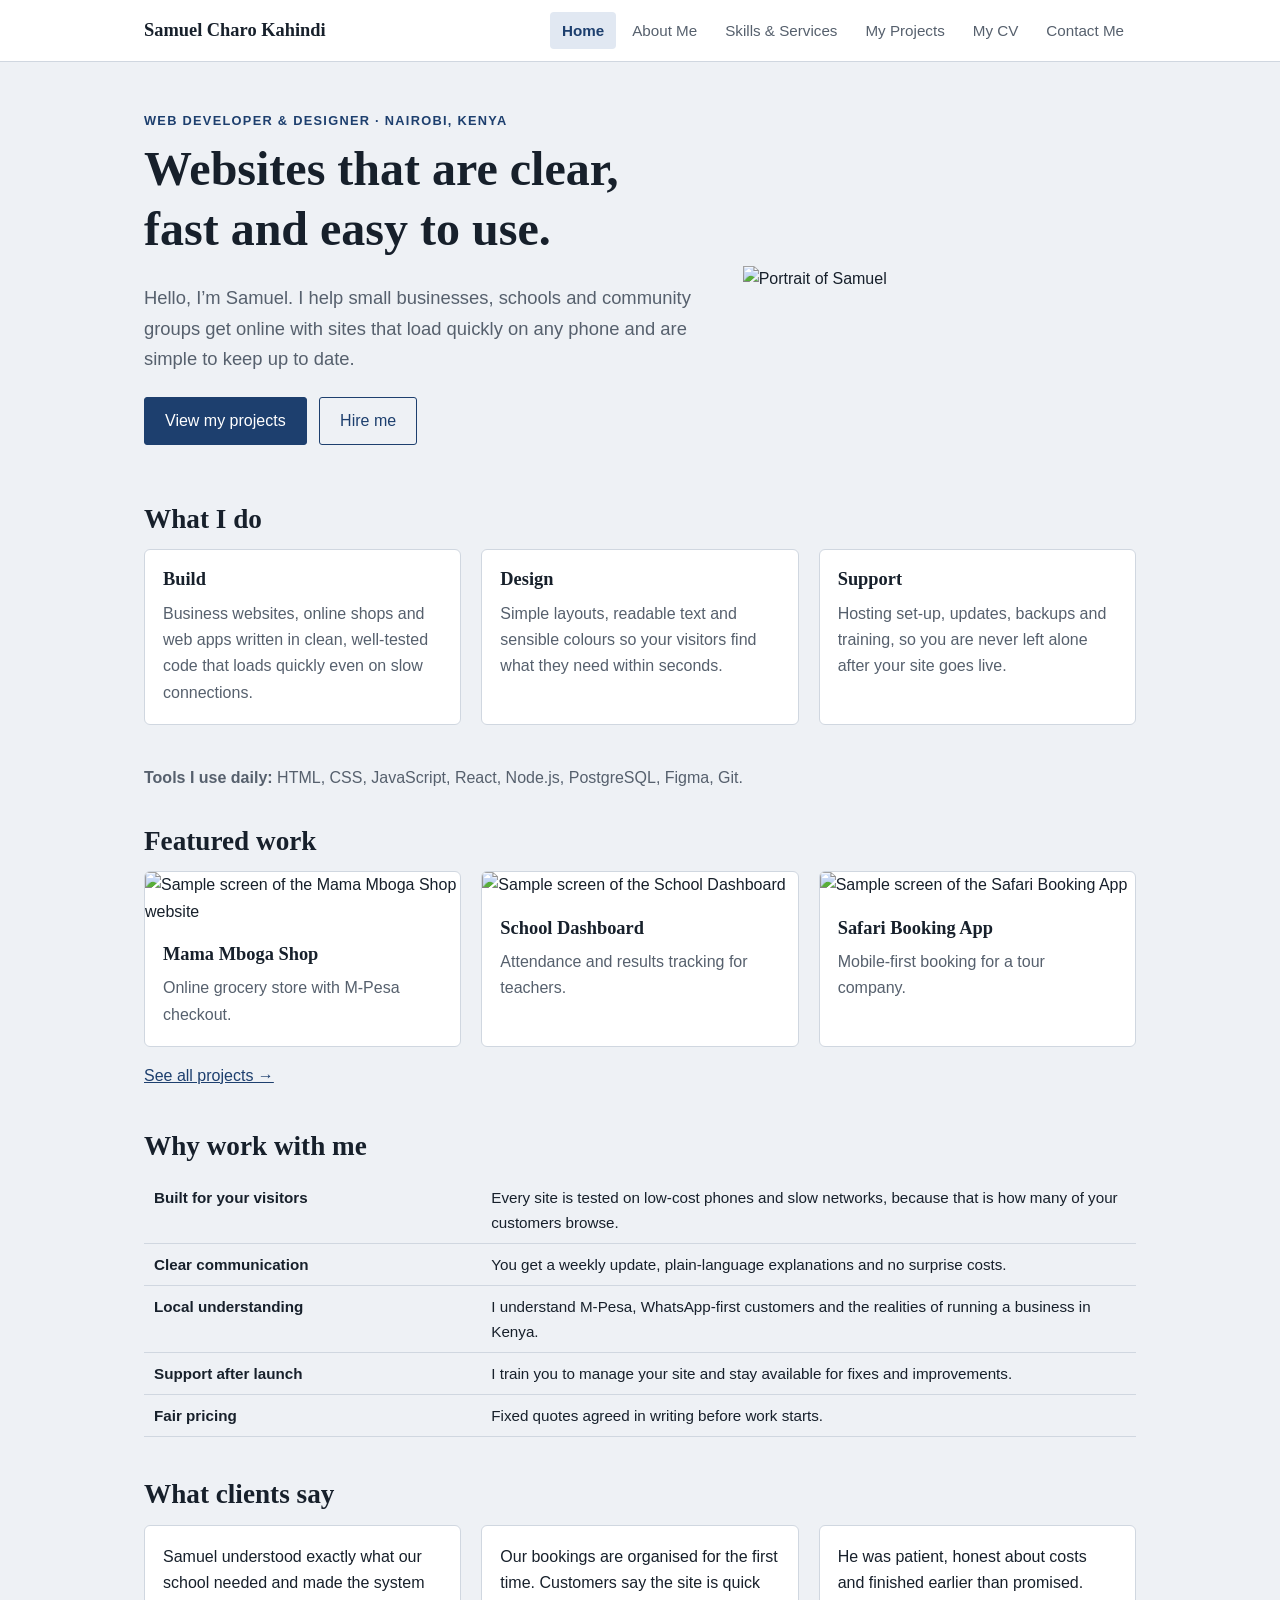
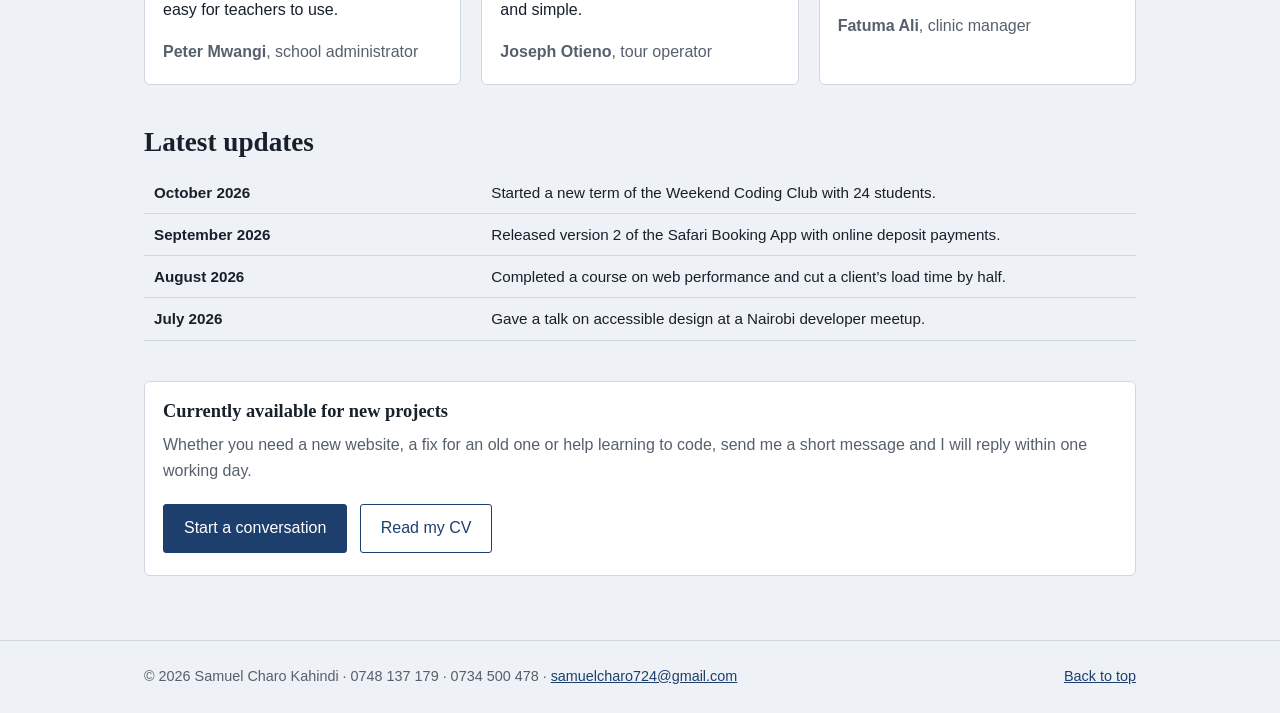
==== index.html @ 8880ac86 "Add files via upload" ====
<!DOCTYPE html>
<html lang="en">

<head>
    <meta charset="utf-8">
    <meta name="viewport" content="width=device-width, initial-scale=1">

    <title>Home – Samuel Charo Kahindi</title>

    <meta
        name="description"
        content="Portfolio of Samuel Charo Kahindi, a web developer and designer in Nairobi, Kenya."
    >

    <meta name="theme-color" content="#1d3f6e">

    <link
        rel="icon"
        href="data:image/svg+xml,%3Csvg xmlns=%27http://www.w3.org/2000/svg%27 viewBox=%270 0 100 100%27%3E%3Crect width=%27100%27 height=%27100%27 rx=%2716%27 fill=%27%231d3f6e%27/%3E%3Ctext x=%2750%27 y=%2766%27 font-size=%2750%27 text-anchor=%27middle%27 fill=%27white%27 font-family=%27Georgia%27%3ESK%3C/text%3E%3C/svg%3E"
    >

    <link rel="stylesheet" href="style.css">
</head>

<body>

    <!-- ==================== HEADER AND NAVIGATION ==================== -->

    <header>
        <div class="wrap">

            <a class="brand" href="index.html">
                Samuel Charo Kahindi
            </a>

            <nav id="nav">
                <a href="index.html" aria-current="page">Home</a>
                <a href="about.html">About Me</a>
                <a href="skills.html">Skills &amp; Services</a>
                <a href="projects.html">My Projects</a>
                <a href="cv.html">My CV</a>
                <a href="contact.html">Contact Me</a>
            </nav>

        </div>
    </header>

    <!-- ==================== MAIN CONTENT ==================== -->

    <main>
        <div class="page">
            <div class="wrap">

                <!-- HERO SECTION -->

                <section class="hero">

                    <div>
                        <p class="eyebrow">
                            Web developer &amp; designer · Nairobi, Kenya
                        </p>

                        <h1>
                            Websites that are clear, fast and easy to use.
                        </h1>

                        <p class="lead">
                            Hello, I’m Samuel. I help small businesses, schools
                            and community groups get online with sites that load
                            quickly on any phone and are simple to keep up to date.
                        </p>

                        <a class="btn" href="projects.html">
                            View my projects
                        </a>

                        <a class="btn alt" href="contact.html">
                            Hire me
                        </a>
                    </div>

                    <img
                        src="images/samuel-portrait.png"
                        alt="Portrait of Samuel"
                    >

                </section>
<br><br>                  

                <!-- SERVICES SECTION -->

                <section>
                    <h2>What I do</h2>

                    <div class="grid" style="margin-bottom: 40px;">

                        <div class="card">
                            <div class="body">
                                <h3>Build</h3>

                                <p class="muted">
                                    Business websites, online shops and web apps
                                    written in clean, well-tested code that loads
                                    quickly even on slow connections.
                                </p>
                            </div>
                        </div>

                        <div class="card">
                            <div class="body">
                                <h3>Design</h3>

                                <p class="muted">
                                    Simple layouts, readable text and sensible
                                    colours so your visitors find what they need
                                    within seconds.
                                </p>
                            </div>
                        </div>

                        <div class="card">
                            <div class="body">
                                <h3>Support</h3>

                                <p class="muted">
                                    Hosting set-up, updates, backups and training,
                                    so you are never left alone after your site
                                    goes live.
                                </p>
                            </div>
                        </div>

                    </div>

                    <p class="muted">
                        <b>Tools I use daily:</b>
                        HTML, CSS, JavaScript, React, Node.js,
                        PostgreSQL, Figma, Git.
                    </p>
                </section>

                <!-- FEATURED PROJECTS SECTION -->

                <section>
                    <h2 style="margin-top: 32px;">Featured work</h2>

                    <div class="grid">

                        <div class="card">
                            <img
                                src="images/project-1-shop.svg"
                                alt="Sample screen of the Mama Mboga Shop website"
                            >

                            <div class="body">
                                <h3>Mama Mboga Shop</h3>

                                <p class="muted">
                                    Online grocery store with M-Pesa checkout.
                                </p>
                            </div>
                        </div>

                        <div class="card">
                            <img
                                src="images/project-2-dashboard.svg"
                                alt="Sample screen of the School Dashboard"
                            >

                            <div class="body">
                                <h3>School Dashboard</h3>

                                <p class="muted">
                                    Attendance and results tracking for teachers.
                                </p>
                            </div>
                        </div>

                        <div class="card">
                            <img
                                src="images/project-3-booking.svg"
                                alt="Sample screen of the Safari Booking App"
                            >

                            <div class="body">
                                <h3>Safari Booking App</h3>

                                <p class="muted">
                                    Mobile-first booking for a tour company.
                                </p>
                            </div>
                        </div>

                    </div>

                    <p style="margin-top: 16px;">
                        <a href="projects.html">See all projects →</a>
                    </p>
                </section>

                <!-- WHY WORK WITH ME SECTION -->

                <section>
                    <h2 style="margin-top: 40px;">Why work with me</h2>

                    <table>
                        <tr>
                            <th>Built for your visitors</th>
                            <td>
                                Every site is tested on low-cost phones and slow
                                networks, because that is how many of your
                                customers browse.
                            </td>
                        </tr>

                        <tr>
                            <th>Clear communication</th>
                            <td>
                                You get a weekly update, plain-language
                                explanations and no surprise costs.
                            </td>
                        </tr>

                        <tr>
                            <th>Local understanding</th>
                            <td>
                                I understand M-Pesa, WhatsApp-first customers and
                                the realities of running a business in Kenya.
                            </td>
                        </tr>

                        <tr>
                            <th>Support after launch</th>
                            <td>
                                I train you to manage your site and stay
                                available for fixes and improvements.
                            </td>
                        </tr>

                        <tr>
                            <th>Fair pricing</th>
                            <td>
                                Fixed quotes agreed in writing before work starts.
                            </td>
                        </tr>
                    </table>
                </section>

                <!-- TESTIMONIALS SECTION -->

                <section>
                    <h2 style="margin-top: 40px;">What clients say</h2>

                    <div class="grid">

                        <div class="card">
                            <div class="body">
                                <p>
                                    Samuel understood exactly what our school
                                    needed and made the system easy for teachers
                                    to use.
                                </p>

                                <p class="muted">
                                    <b>Peter Mwangi</b>,
                                    school administrator
                                </p>
                            </div>
                        </div>

                        <div class="card">
                            <div class="body">
                                <p>
                                    Our bookings are organised for the first
                                    time. Customers say the site is quick and
                                    simple.
                                </p>

                                <p class="muted">
                                    <b>Joseph Otieno</b>,
                                    tour operator
                                </p>
                            </div>
                        </div>

                        <div class="card">
                            <div class="body">
                                <p>
                                    He was patient, honest about costs and
                                    finished earlier than promised.
                                </p>

                                <p class="muted">
                                    <b>Fatuma Ali</b>,
                                    clinic manager
                                </p>
                            </div>
                        </div>

                    </div>
                </section>

                <!-- LATEST UPDATES SECTION -->

                <section>
                    <h2 style="margin-top: 40px;">Latest updates</h2>

                    <table>
                        <tr>
                            <th>October 2026</th>
                            <td>
                                Started a new term of the Weekend Coding Club
                                with 24 students.
                            </td>
                        </tr>

                        <tr>
                            <th>September 2026</th>
                            <td>
                                Released version 2 of the Safari Booking App
                                with online deposit payments.
                            </td>
                        </tr>

                        <tr>
                            <th>August 2026</th>
                            <td>
                                Completed a course on web performance and cut
                                a client’s load time by half.
                            </td>
                        </tr>

                        <tr>
                            <th>July 2026</th>
                            <td>
                                Gave a talk on accessible design at a Nairobi
                                developer meetup.
                            </td>
                        </tr>
                    </table>
                </section>

                <!-- CONTACT CALL-TO-ACTION SECTION -->

                <section class="card" style="margin-top: 40px;">
                    <div class="body">

                        <h3>Currently available for new projects</h3>

                        <p class="muted">
                            Whether you need a new website, a fix for an old one
                            or help learning to code, send me a short message
                            and I will reply within one working day.
                        </p>

                        <a class="btn" href="contact.html">
                            Start a conversation
                        </a>

                        <a class="btn alt" href="cv.html">
                            Read my CV
                        </a>

                    </div>
                </section>

            </div>
        </div>
    </main>

    <!-- ==================== FOOTER ==================== -->

    <footer>
        <div class="wrap">

            <span>
                © 2026 Samuel Charo Kahindi ·
                0748 137 179 ·
                0734 500 478 ·
                <a href="mailto:samuelcharo724@gmail.com">
                    samuelcharo724@gmail.com
                </a>
            </span>

            <span>
                <a href="#">Back to top</a>
            </span>

        </div>
    </footer>

</body>
</html>
---- style.css ----
/* =========================================================
   1. ROOT VARIABLES AND THEME SETTINGS
   ========================================================= */

:root {
    --bg: #eef1f5;
    --fg: #17202b;
    --muted: #56606d;
    --line: #d0d7e0;
    --card: #fff;
    --accent: #1d3f6e;
    --accent-soft: #e1e8f2;

    box-sizing: border-box;
    padding-top: env(safe-area-inset-top, 0px);
    padding-bottom: env(safe-area-inset-bottom, 0px);
}


/* DARK MODE: AUTOMATIC SYSTEM PREFERENCE */

@media (prefers-color-scheme: dark) {
    :root:not([data-theme="light"]) {
        --bg: #0e1622;
        --fg: #e6ebf2;
        --muted: #98a4b5;
        --line: #26354a;
        --card: #162131;
        --accent: #86b4ea;
        --accent-soft: #1c2b42;
    }
}


/* DARK MODE: MANUALLY SELECTED THEME */

:root[data-theme="dark"] {
    --bg: #0e1622;
    --fg: #e6ebf2;
    --muted: #98a4b5;
    --line: #26354a;
    --card: #162131;
    --accent: #86b4ea;
    --accent-soft: #1c2b42;
}


/* =========================================================
   2. GLOBAL RESET AND BASE STYLES
   ========================================================= */

html {
    scroll-padding-top: env(safe-area-inset-top, 0px);
}

*,
*::before,
*::after {
    box-sizing: border-box;
}

[hidden] {
    display: none !important;
}

body {
    margin: 0;
    background: var(--bg);
    color: var(--fg);

    font: 16px/1.65 -apple-system, "Segoe UI", Roboto,
        Helvetica, Arial, sans-serif;
}


/* =========================================================
   3. HEADINGS AND TEXT
   ========================================================= */

h1,
h2,
h3,
h4 {
    font-family: Georgia, "Times New Roman", serif;
    line-height: 1.25;
    margin: 0 0 0.5em;
    font-weight: 700;
}

h1 {
    font-size: clamp(2rem, 5vw, 3rem);
}

h2 {
    font-size: 1.7rem;
}

h3 {
    font-size: 1.15rem;
}

p {
    margin: 0 0 1em;
}

.muted {
    color: var(--muted);
}

.eyebrow {
    font-size: 0.8rem;
    letter-spacing: 0.1em;
    text-transform: uppercase;
    color: var(--accent);
    font-weight: 600;
    margin-bottom: 8px;
}


/* =========================================================
   4. IMAGES AND SVG GRAPHICS
   ========================================================= */

svg,
img {
    display: block;
    max-width: 100%;
    height: auto;
}

img {
    width: 100%;
    height: auto;
}


/* =========================================================
   5. LINKS AND KEYBOARD ACCESSIBILITY
   ========================================================= */

a {
    color: var(--accent);
}

a:focus-visible,
button:focus-visible,
input:focus-visible,
textarea:focus-visible {
    outline: 2px solid var(--accent);
    outline-offset: 2px;
}


/* =========================================================
   6. MAIN CONTAINER AND PAGE LAYOUT
   ========================================================= */

.wrap {
    max-width: 1040px;
    margin: 0 auto;
    padding: 0 24px;
}

.page {
    padding: 48px 0 64px;
}

.page-head {
    border-bottom: 1px solid var(--line);
    margin-bottom: 32px;
    padding-bottom: 16px;
}

.page-head p {
    color: var(--muted);
    margin: 0;
}


/* =========================================================
   7. HEADER AND NAVIGATION
   ========================================================= */

header {
    position: sticky;
    top: env(safe-area-inset-top, 0px);

    background: var(--card);
    border-bottom: 1px solid var(--line);

    z-index: 10;
}

header .wrap {
    display: flex;
    align-items: center;
    justify-content: space-between;

    gap: 16px;
    flex-wrap: wrap;

    padding-top: 12px;
    padding-bottom: 12px;
}

.brand {
    font: 700 1.15rem Georgia, serif;
    color: var(--fg);
    text-decoration: none;
}

nav {
    display: flex;
    gap: 4px;
    flex-wrap: wrap;
}

nav a {
    color: var(--muted);
    text-decoration: none;
    font-size: 0.95rem;

    padding: 6px 12px;
    border-radius: 4px;
}

nav a:hover {
    color: var(--fg);
    background: var(--accent-soft);
}

nav a[aria-current="page"] {
    color: var(--accent);
    background: var(--accent-soft);
    font-weight: 600;
}


/* =========================================================
   8. BUTTONS
   ========================================================= */

.btn {
    display: inline-block;

    padding: 10px 20px;
    margin: 4px 8px 4px 0;

    border-radius: 3px;
    border: 1px solid var(--accent);

    background: var(--accent);
    color: var(--card);

    text-decoration: none;
    font: 600 0.95rem inherit;
    font-family: inherit;

    cursor: pointer;
}

.btn.alt {
    background: transparent;
    color: var(--accent);
}

.btn:hover {
    opacity: 0.88;
}


/* =========================================================
   9. HERO SECTION
   ========================================================= */

.hero {
    display: grid;
    grid-template-columns: 1.4fr 1fr;

    gap: 48px;
    align-items: center;
}

.hero .lead {
    font-size: 1.15rem;
    color: var(--muted);
    max-width: 34em;
}


/* =========================================================
   10. STATISTICS SECTION
   ========================================================= */

.stats {
    display: grid;
    grid-template-columns: repeat(4, 1fr);

    gap: 16px;
    margin: 48px 0;
}

.stat {
    border-top: 3px solid var(--accent);
    padding-top: 10px;
}

.stat b {
    display: block;
    font: 700 1.9rem Georgia, serif;
}

.stat span {
    color: var(--muted);
    font-size: 0.9rem;
}


/* =========================================================
   11. GRID LAYOUT AND CARDS
   ========================================================= */

.grid {
    display: grid;
    grid-template-columns: repeat(
        auto-fit,
        minmax(260px, 1fr)
    );

    gap: 20px;
}

.card {
    background: var(--card);
    border: 1px solid var(--line);
    border-radius: 6px;
    overflow: hidden;
}

.card .body {
    padding: 18px;
}

.card .body p:last-child {
    margin-bottom: 0;
}


/* =========================================================
   12. TWO-COLUMN LAYOUTS
   ========================================================= */

.split {
    display: grid;
    grid-template-columns: 320px 1fr;

    gap: 40px;
    align-items: start;
}

.split.rev {
    grid-template-columns: 1fr 320px;
}


/* =========================================================
   13. TAGS AND SKILL LABELS
   ========================================================= */

.tags {
    display: flex;
    flex-wrap: wrap;

    gap: 6px;
    margin: 10px 0 0;
    padding: 0;

    list-style: none;
}

.tags li {
    font-size: 0.8rem;
    padding: 2px 10px;

    border: 1px solid var(--line);
    border-radius: 99px;

    color: var(--muted);
}


/* =========================================================
   14. TIMELINE
   ========================================================= */

.timeline {
    border-left: 2px solid var(--line);

    margin: 0 0 24px 6px;
    padding-left: 22px;
}

.timeline .item {
    position: relative;
    margin-bottom: 20px;
}

.timeline .item::before {
    content: "";

    position: absolute;
    left: -29px;
    top: 7px;

    width: 10px;
    height: 10px;

    border-radius: 50%;
    background: var(--accent);
}

.timeline small {
    color: var(--muted);
}


/* =========================================================
   15. QUOTATIONS AND TESTIMONIALS
   ========================================================= */

.quote {
    border-left: 3px solid var(--accent);

    padding: 4px 0 4px 18px;
    margin: 40px 0 0;

    font: 1.05rem Georgia, serif;
    font-style: normal;
}

.quote small {
    display: block;

    font: normal 0.85rem sans-serif;
    color: var(--muted);

    margin-top: 6px;
}


/* =========================================================
   16. NUMBERED STEPS
   ========================================================= */

.steps {
    counter-reset: s;

    display: grid;
    grid-template-columns: repeat(
        auto-fit,
        minmax(200px, 1fr)
    );

    gap: 20px;
    padding: 0;

    list-style: none;
}

.steps li {
    counter-increment: s;

    border-top: 1px solid var(--line);
    padding-top: 12px;
}

.steps li::before {
    content: "0" counter(s);

    font: 700 1.3rem Georgia, serif;
    color: var(--accent);

    display: block;
}


/* =========================================================
   17. TABLES
   ========================================================= */

table {
    border-collapse: collapse;
    width: 100%;
    font-size: 0.95rem;
}

th,
td {
    text-align: left;

    padding: 8px 10px;
    border-bottom: 1px solid var(--line);

    vertical-align: top;
}

th {
    font-weight: 600;
    width: 34%;
}


/* =========================================================
   18. FORMS AND INPUT FIELDS
   ========================================================= */

form {
    display: grid;
    gap: 14px;
}

label {
    font-size: 0.9rem;
    font-weight: 600;

    display: grid;
    gap: 4px;
}

input,
textarea,
select {
    font: inherit;

    padding: 10px;
    border: 1px solid var(--line);
    border-radius: 4px;

    background: var(--card);
    color: var(--fg);

    width: 100%;
}


/* =========================================================
   19. FOOTER
   ========================================================= */

footer {
    border-top: 1px solid var(--line);

    padding: 24px 0;

    color: var(--muted);
    font-size: 0.9rem;
}

footer .wrap {
    display: flex;
    justify-content: space-between;

    flex-wrap: wrap;
    gap: 8px;
}


/* =========================================================
   20. CV TOOLBAR
   ========================================================= */

.cv-bar {
    display: flex;
    justify-content: space-between;
    align-items: center;

    flex-wrap: wrap;
    gap: 8px;

    margin-bottom: 16px;
}


/* =========================================================
   21. CV DOCUMENT SHEET
   ========================================================= */

.cv-sheet {
    background: var(--card);
    border: 1px solid var(--line);

    padding: 36px;
    max-width: 820px;

    margin: 0 auto 24px;
}

.cv-sheet h1 {
    font-size: 2rem;
    margin-bottom: 2px;
}

.cv-title {
    color: var(--accent);
    font-weight: 600;
    margin-bottom: 6px;
}

.cv-contact {
    font-size: 0.9rem;
    color: var(--muted);

    padding-bottom: 14px;
    border-bottom: 2px solid var(--fg);

    margin-bottom: 18px;
}


/* =========================================================
   22. CV COLUMNS
   ========================================================= */

.cv-cols {
    display: grid;
    grid-template-columns: 2.1fr 1fr;

    gap: 28px;
}


/* =========================================================
   23. CV HEADINGS
   ========================================================= */

.cv-sheet h2 {
    font: 700 0.8rem sans-serif;
    letter-spacing: 0.12em;
    text-transform: uppercase;

    border-bottom: 1px solid var(--line);
    padding-bottom: 4px;

    margin: 18px 0 8px;
}

.cv-sheet h2:first-child {
    margin-top: 0;
}

.cv-sheet h3 {
    font-size: 1rem;
    margin: 0;
}


/* =========================================================
   24. CV EXPERIENCE AND ROLES
   ========================================================= */

.cv-sheet .role {
    margin-bottom: 12px;
    break-inside: avoid;
}

.cv-sheet .role small {
    color: var(--muted);

    display: block;
    margin-bottom: 3px;
}


/* =========================================================
   25. CV LISTS AND SIDEBAR
   ========================================================= */

.cv-sheet ul {
    margin: 4px 0 0;
    padding-left: 18px;
}

.cv-sheet li {
    margin-bottom: 2px;
}

.cv-sheet .side p,
.cv-sheet .side li {
    font-size: 0.9rem;
}

.cv-sheet .side ul {
    list-style: none;
    padding: 0;
}


/* =========================================================
   26. CV RUNNING HEADER
   ========================================================= */

.cv-run {
    display: flex;
    justify-content: space-between;

    border-bottom: 2px solid var(--fg);
    padding-bottom: 8px;
    margin-bottom: 16px;

    font-size: 0.9rem;
    color: var(--muted);
}


/* =========================================================
   27. RESPONSIVE DESIGN: TABLETS AND PHONES
   ========================================================= */

@media (max-width: 760px) {
    .hero,
    .split,
    .split.rev,
    .cv-cols {
        grid-template-columns: 1fr;
    }

    .stats {
        grid-template-columns: repeat(2, 1fr);
    }

    .cv-sheet {
        padding: 22px;
    }
}


/* =========================================================
   28. PRINT STYLES FOR THE CV
   ========================================================= */

@media print {

    :root:not([x]):not([y]) {
        --bg: #fff;
        --fg: #000;
        --muted: #333;
        --line: #999;
        --card: #fff;
        --accent: #000;
        --accent-soft: #fff;
    }

    @page {
        size: A4;
        margin: 14mm;
    }

    header,
    footer,
    .noprint {
        display: none !important;
    }

    body {
        font-size: 9.5pt;
        line-height: 1.4;
        background: #fff;
    }

    .wrap {
        max-width: none;
        padding: 0;
    }

    .page {
        padding: 0;
    }

    .cv-sheet {
        border: 0;
        padding: 0;
        margin: 0;
        max-width: none;
    }

    .cv-sheet + .cv-sheet {
        break-before: page;
        page-break-before: always;
    }

    .page-head {
        display: none;
    }

    a {
        color: #000;
        text-decoration: none;
    }
}
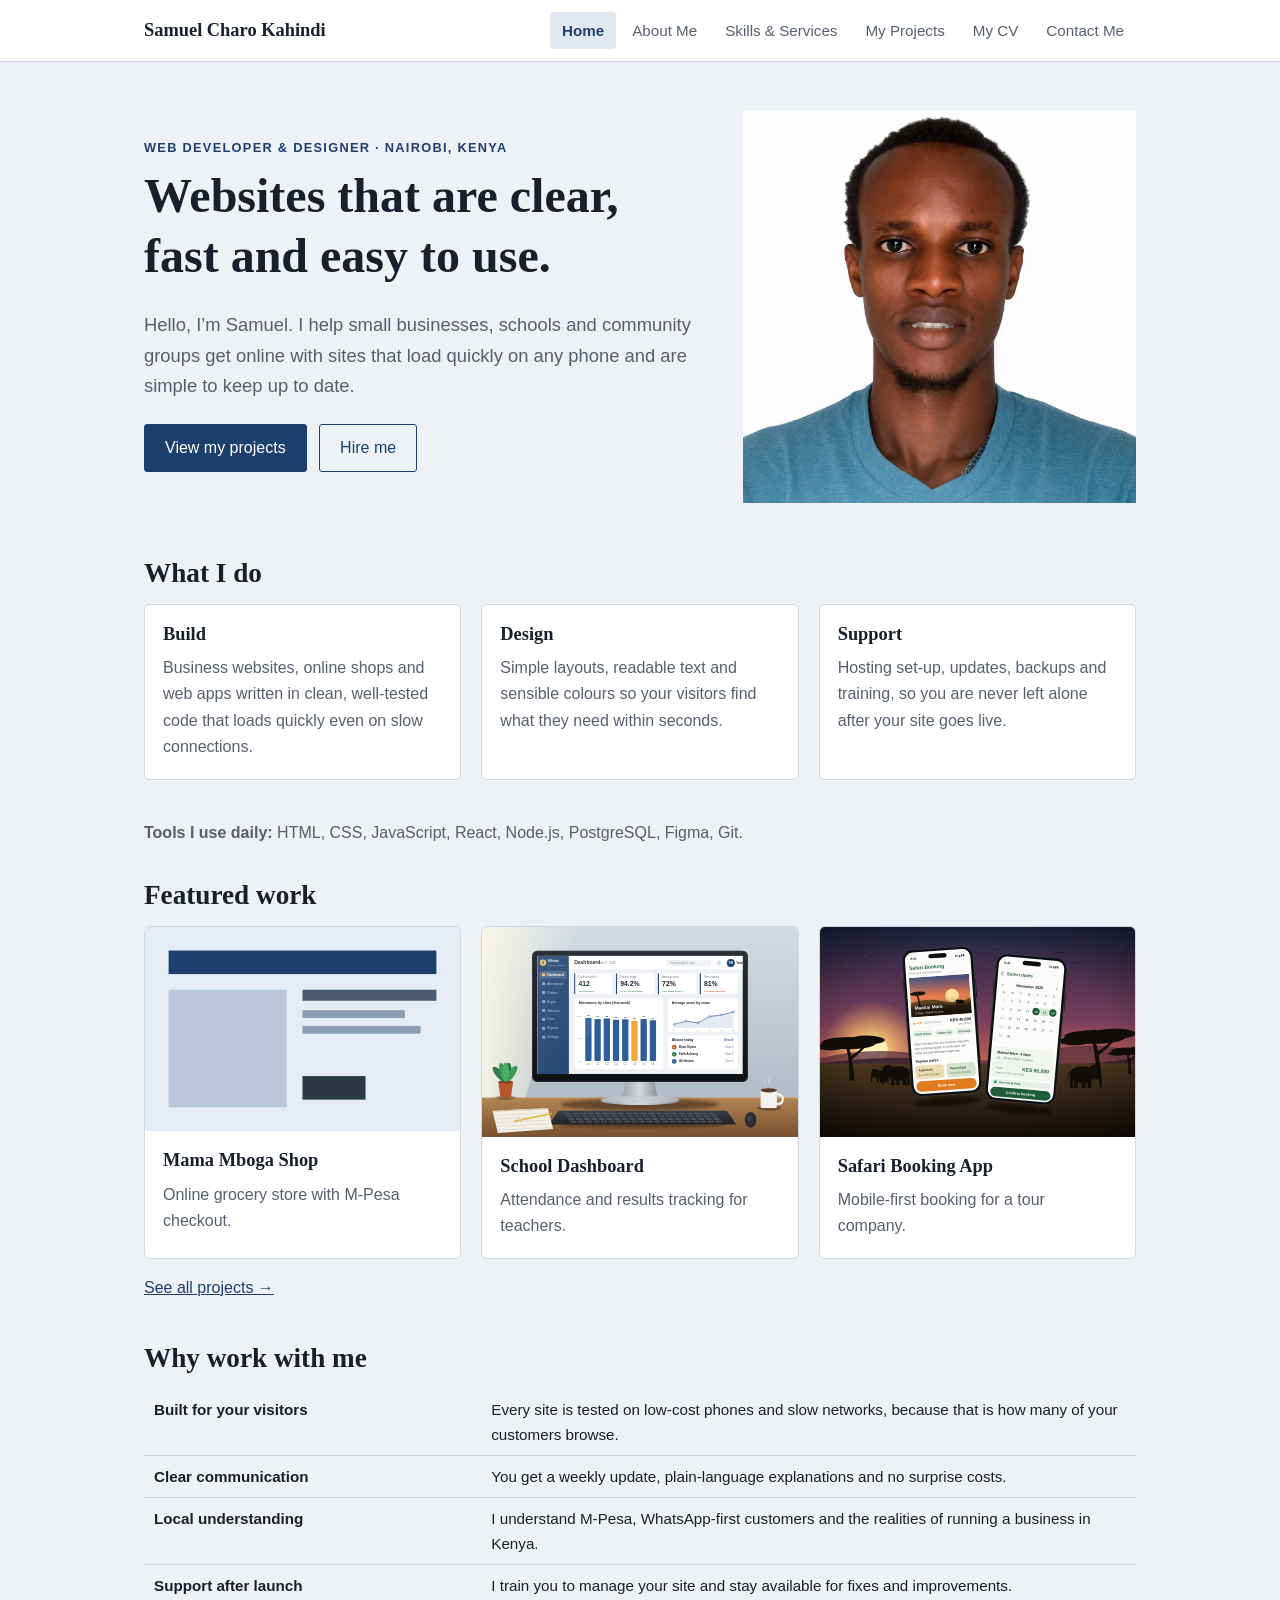
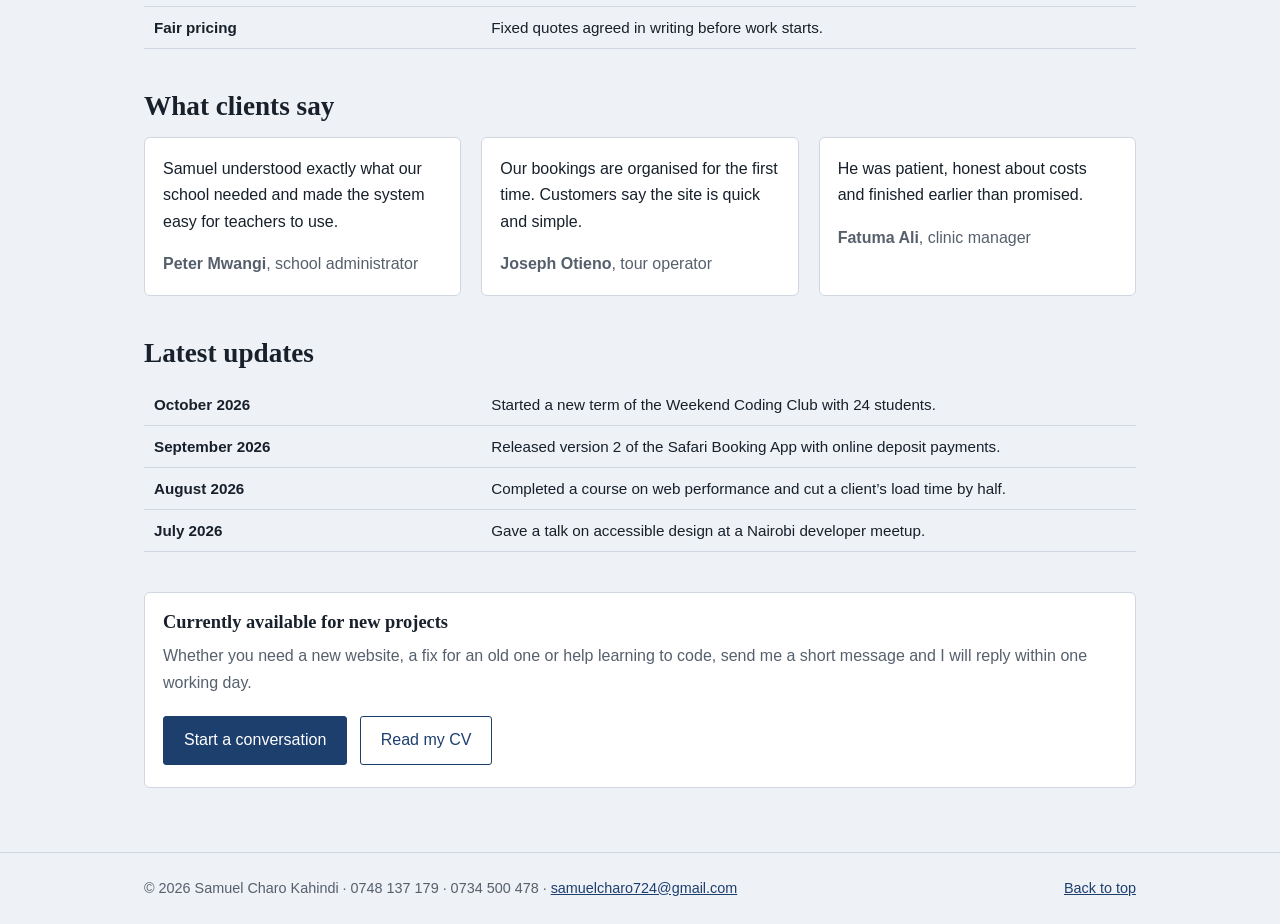
==== commit fd172f59: "Add files via upload" ====
--- a/index.html
+++ b/index.html
@@ -80,7 +80,7 @@
                     </div>
 
                     <img
-                        src="images/samuel-portrait.png"
+                        src="samuel-portrait.png"
                         alt="Portrait of Samuel"
                     >
 
@@ -148,7 +148,7 @@
 
                         <div class="card">
                             <img
-                                src="images/project-1-shop.svg"
+                                src="project-1-shop.svg"
                                 alt="Sample screen of the Mama Mboga Shop website"
                             >
 
@@ -163,7 +163,7 @@
 
                         <div class="card">
                             <img
-                                src="images/project-2-dashboard.svg"
+                                src="project-2-dashboard.svg"
                                 alt="Sample screen of the School Dashboard"
                             >
 
@@ -178,7 +178,7 @@
 
                         <div class="card">
                             <img
-                                src="images/project-3-booking.svg"
+                                src="project-3-booking.svg"
                                 alt="Sample screen of the Safari Booking App"
                             >
 
